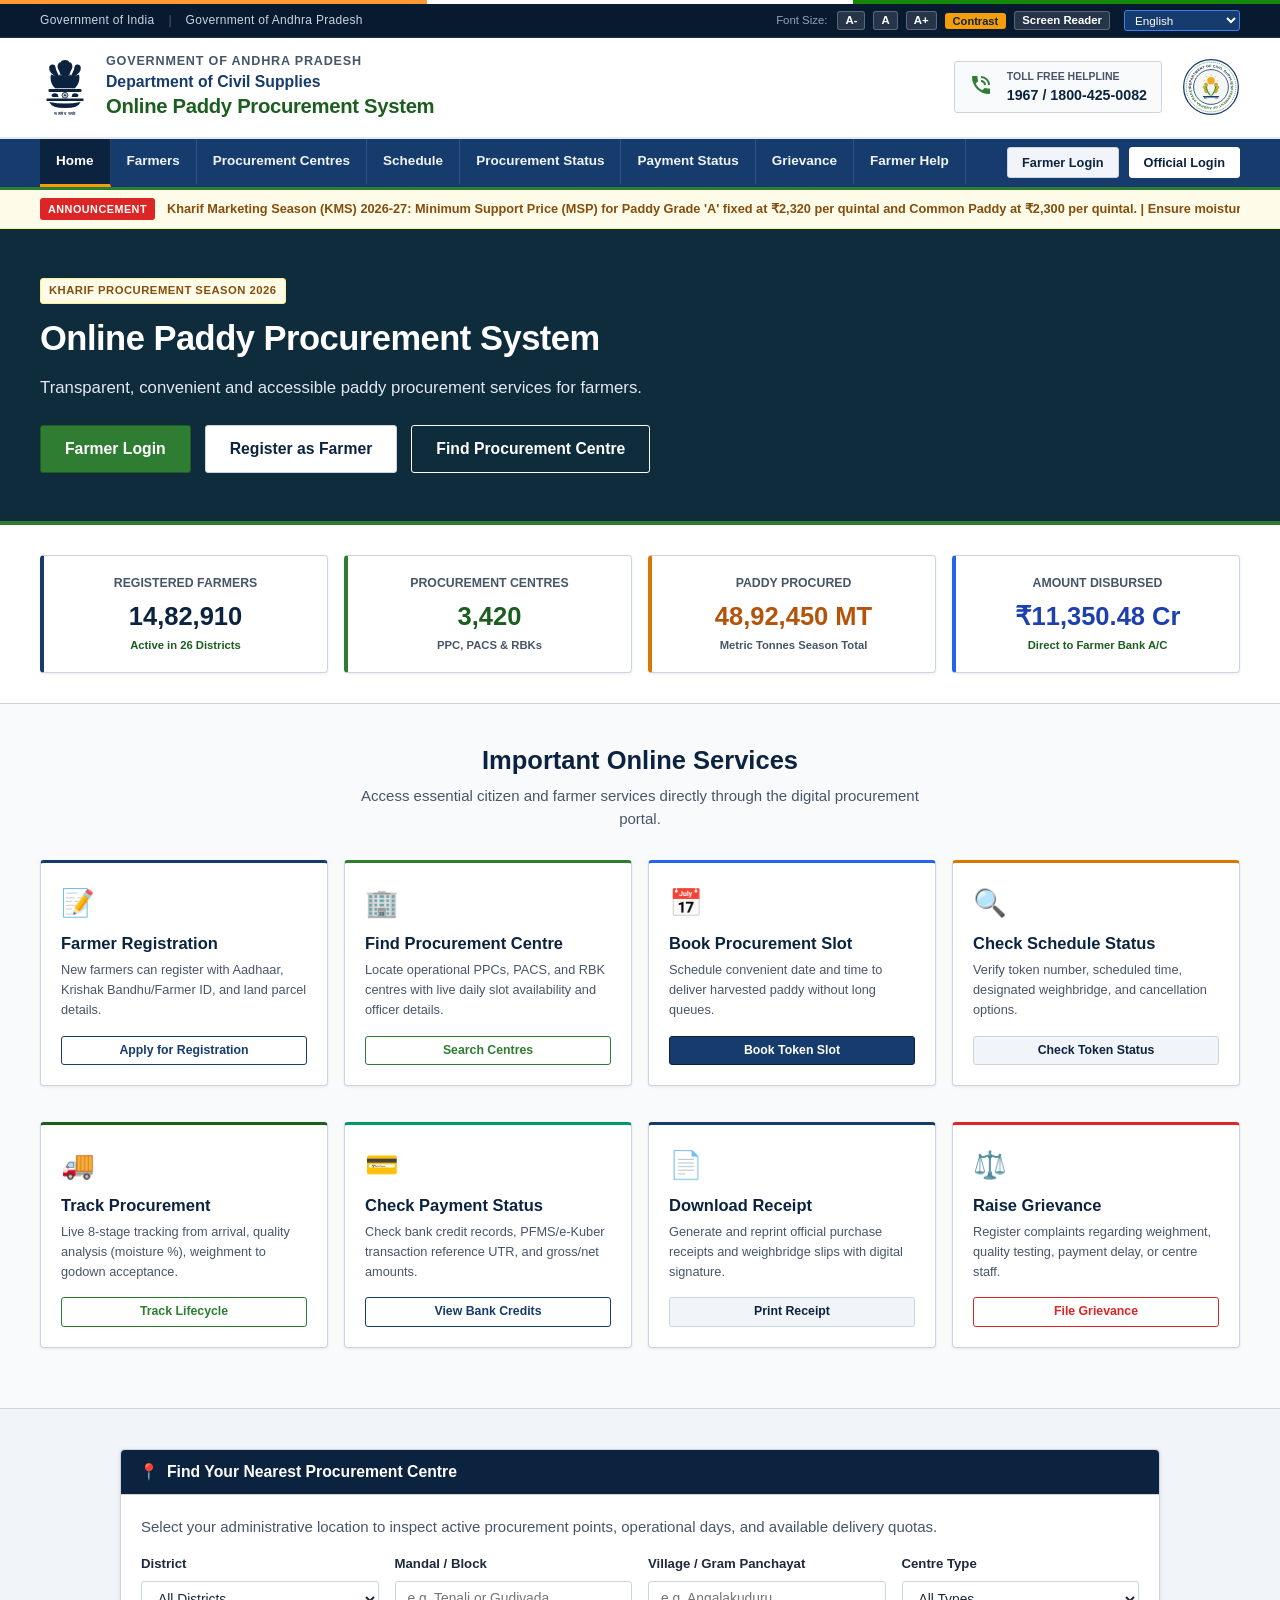
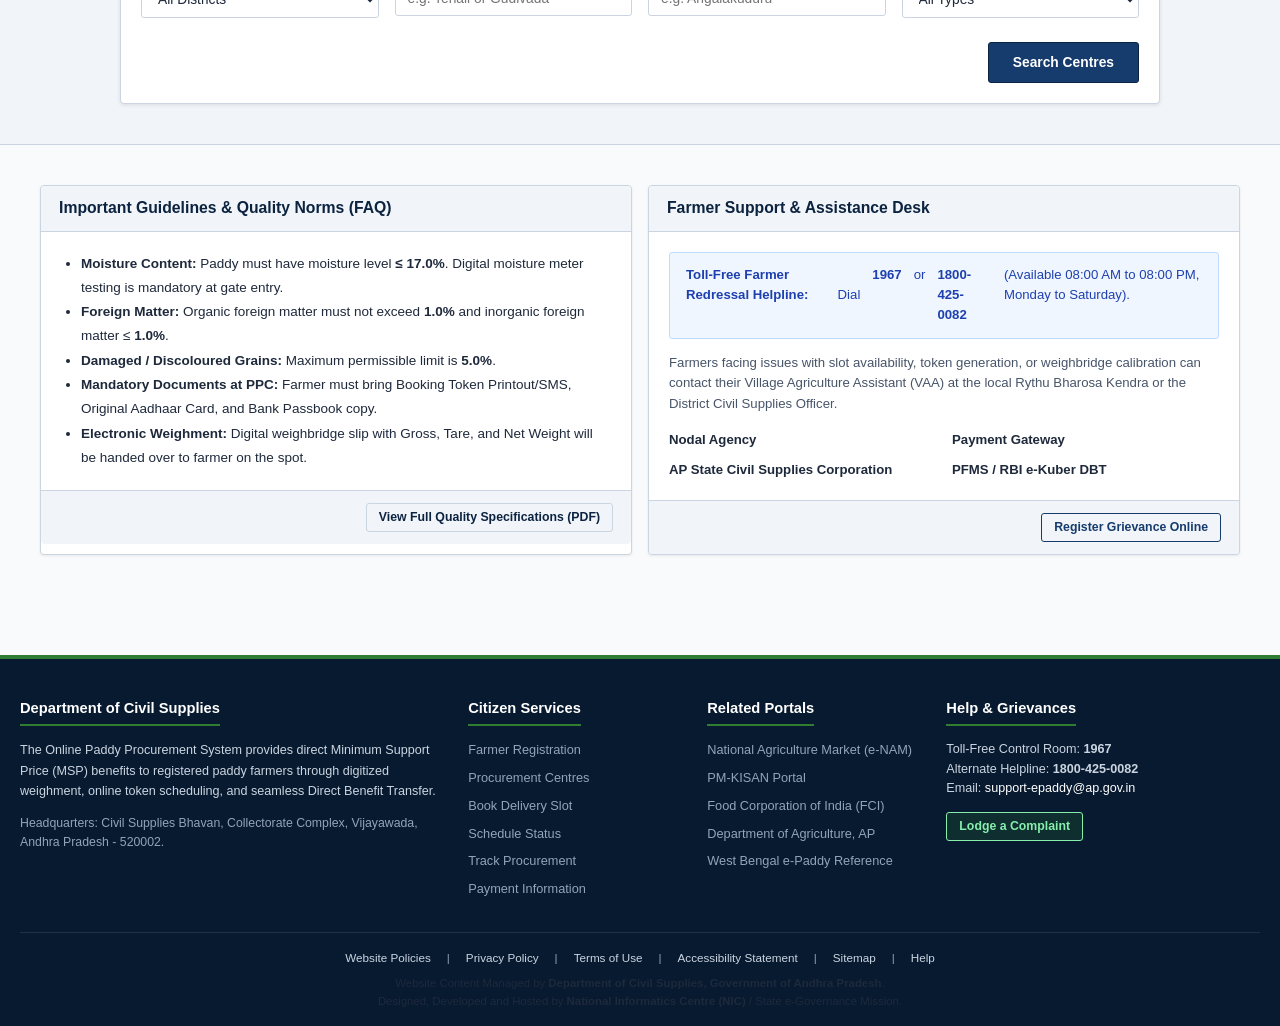
==== index.html @ 4c3aced7 "Initial commit" ====
<!DOCTYPE html>
<html lang="en">
<head>
  <meta charset="UTF-8">
  <meta name="viewport" content="width=device-width, initial-scale=1.0">
  <meta name="description" content="Online Paddy Procurement System - Department of Civil Supplies, Government of Andhra Pradesh. Direct MSP procurement, slot booking, and payment tracking for farmers.">
  <title>Online Paddy Procurement System | Department of Civil Supplies</title>
  <link rel="stylesheet" href="css/style.css">
  <link rel="stylesheet" href="css/government.css">
  <link rel="stylesheet" href="css/responsive.css">
</head>
<body>
  <!-- Accessible Skip Link -->
  <a href="#main-content" class="skip-to-content">Skip to Main Content</a>

  <!-- Top Tricolor Stripe -->
  <div class="gov-top-tricolor" aria-hidden="true"></div>

  <!-- Government Top Admin Strip -->
  <div class="gov-top-bar">
    <div class="container gov-top-bar-content">
      <div class="gov-entity-links">
        <span class="gov-entity-link" data-i18n="gov.india">Government of India</span>
        <span style="color: rgba(255,255,255,0.3);">|</span>
        <span class="gov-entity-link" data-i18n="gov.state">Government of Andhra Pradesh</span>
      </div>
      <div class="gov-accessibility-controls">
        <span style="color: #94a3b8; font-size: 0.76rem; margin-right: 2px;">Font Size:</span>
        <button type="button" id="btn-font-small" class="a11y-btn" aria-label="Decrease Text Size">A-</button>
        <button type="button" id="btn-font-normal" class="a11y-btn" aria-label="Reset Text Size">A</button>
        <button type="button" id="btn-font-large" class="a11y-btn" aria-label="Increase Text Size">A+</button>
        <button type="button" id="btn-contrast-toggle" class="contrast-toggle-btn" aria-label="Toggle High Contrast">Contrast</button>
        <button type="button" id="btn-screen-reader" class="a11y-btn" aria-label="Screen Reader Access">Screen Reader</button>
        <div class="lang-select-wrapper">
          <label for="header-lang-select" class="sr-only" style="position: absolute; left: -9999px;">Language</label>
          <select id="header-lang-select" class="lang-select" aria-label="Select Language">
            <option value="en">English</option>
            <option value="te">తెలుగు (Telugu)</option>
          </select>
        </div>
      </div>
    </div>
  </div>

  <!-- Department Branding Header -->
  <header class="gov-branding-header">
    <div class="container gov-branding-content">
      <a href="index.html" class="gov-branding-left">
        <img src="assets/images/national-emblem.svg" alt="National Emblem of India" class="gov-emblem-img">
        <div class="gov-title-group">
          <span class="gov-state-title" data-i18n="gov.state">Government of Andhra Pradesh</span>
          <span class="gov-dept-title" data-i18n="gov.dept">Department of Civil Supplies</span>
          <span class="gov-portal-title" data-i18n="gov.portal">Online Paddy Procurement System</span>
        </div>
      </a>
      <div class="gov-branding-right">
        <div class="gov-helpline-box">
          <div class="helpline-icon" aria-hidden="true">
            <svg viewBox="0 0 24 24" width="24" height="24" fill="currentColor">
              <path d="M20 15.5c-1.25 0-2.45-.2-3.57-.57a1.02 1.02 0 0 0-1.02.24l-2.2 2.2a15.045 15.045 0 0 1-6.59-6.59l2.2-2.21a.96.96 0 0 0 .25-1A11.36 11.36 0 0 1 8.5 4c0-.55-.45-1-1-1H4c-.55 0-1 .45-1 1 0 9.39 7.61 17 17 17 .55 0 1-.45 1-1v-3.5c0-.55-.45-1-1-1zM19 12h2a9 9 0 0 0-9-9v2c3.87 0 7 3.13 7 7zm-4 0h2a5 5 0 0 0-5-5v2c1.66 0 3 1.34 3 3z"/>
            </svg>
          </div>
          <div class="helpline-text">
            <span class="helpline-label" data-i18n="gov.helpline">Toll Free Helpline</span>
            <a href="tel:1967" class="helpline-number">1967 / 1800-425-0082</a>
          </div>
        </div>
        <img src="assets/images/state-logo.svg" alt="Civil Supplies Department Seal" class="gov-state-logo-img">
      </div>
    </div>
  </header>

  <!-- Main Navigation Bar -->
  <nav class="gov-nav-bar" aria-label="Main Navigation">
    <div class="container gov-nav-container">
      <button type="button" class="mobile-menu-toggle" aria-expanded="false" aria-controls="main-nav-menu" aria-label="Toggle Navigation Menu">
        ☰ Menu
      </button>
      <ul id="main-nav-menu" class="gov-nav-menu">
        <li class="gov-nav-item"><a href="index.html" class="gov-nav-link active" data-i18n="nav.home">Home</a></li>
        <li class="gov-nav-item"><a href="farmer-registration.html" class="gov-nav-link" data-i18n="nav.farmers">Farmers</a></li>
        <li class="gov-nav-item"><a href="procurement-centres.html" class="gov-nav-link" data-i18n="nav.centres">Procurement Centres</a></li>
        <li class="gov-nav-item"><a href="slot-booking.html" class="gov-nav-link" data-i18n="nav.schedule">Schedule</a></li>
        <li class="gov-nav-item"><a href="procurement-status.html" class="gov-nav-link" data-i18n="nav.procurementStatus">Procurement Status</a></li>
        <li class="gov-nav-item"><a href="payment-status.html" class="gov-nav-link" data-i18n="nav.paymentStatus">Payment Status</a></li>
        <li class="gov-nav-item"><a href="grievance.html" class="gov-nav-link" data-i18n="nav.grievance">Grievance</a></li>
        <li class="gov-nav-item"><a href="schedule-status.html" class="gov-nav-link" data-i18n="nav.help">Help</a></li>
      </ul>
      <div class="gov-nav-right-actions">
        <a href="farmer-login.html" class="btn btn-sm btn-secondary nav-login-btn" data-i18n="nav.farmerLogin">Farmer Login</a>
        <a href="admin-login.html" class="btn btn-sm btn-outline-navy nav-login-btn" style="background:#ffffff; color:#0c2340; border-color:#ffffff;" data-i18n="nav.officialLogin">Official Login</a>
      </div>
    </div>
  </nav>

  <!-- Notification / Announcement Marquee -->
  <div class="gov-notice-bar" role="region" aria-label="Official Announcements">
    <div class="container gov-notice-content">
      <span class="notice-badge">Announcement</span>
      <div class="notice-ticker">
        <span class="notice-ticker-text">
          Kharif Marketing Season (KMS) 2026-27: Minimum Support Price (MSP) for Paddy Grade 'A' fixed at ₹2,320 per quintal and Common Paddy at ₹2,300 per quintal. | Ensure moisture content is within 17% Fair Average Quality (FAQ) standards. | Direct Benefit Transfer (DBT) payments credited within 24-48 hours directly into Aadhaar-seeded bank accounts.
        </span>
      </div>
    </div>
  </div>

  <!-- Main Content Area -->
  <main id="main-content">
    <!-- Hero Section -->
    <section class="hero-section" style="background: linear-gradient(rgba(12,35,64,0.85), rgba(12,35,64,0.85)), #1b5e20; color: #ffffff; padding: 48px 0; border-bottom: 4px solid var(--agri-green-primary);">
      <div class="container">
        <div style="max-width: 820px;">
          <span class="badge badge-warning" style="margin-bottom: 12px;">Kharif Procurement Season 2026</span>
          <h1 style="color: #ffffff; font-size: 2.3rem; margin-bottom: 14px; letter-spacing: -0.5px;" data-i18n="hero.title">
            Online Paddy Procurement System
          </h1>
          <p style="color: #e2e8f0; font-size: 1.12rem; margin-bottom: 24px; line-height: 1.6;" data-i18n="hero.subtitle">
            Transparent, convenient and accessible paddy procurement services for farmers. Book your delivery slot at your nearest procurement centre and receive direct MSP payments in your bank account.
          </p>
          <div style="display: flex; gap: 14px; flex-wrap: wrap;">
            <a href="farmer-login.html" class="btn btn-lg btn-success" data-i18n="hero.btnLogin">
              Farmer Login
            </a>
            <a href="farmer-registration.html" class="btn btn-lg btn-secondary" style="background: #ffffff; color: var(--gov-navy-dark); font-weight: 700;" data-i18n="hero.btnRegister">
              Register as Farmer
            </a>
            <a href="procurement-centres.html" class="btn btn-lg btn-outline-navy" style="color: #ffffff; border-color: #ffffff;" data-i18n="hero.btnFindCentre">
              Find Procurement Centre
            </a>
          </div>
        </div>
      </div>
    </section>

    <!-- Public Procurement Counters / Statistics -->
    <section style="background: #ffffff; padding: 30px 0; border-bottom: 1px solid var(--border-color);">
      <div class="container">
        <div class="grid-4" style="text-align: center;">
          <div class="card" style="margin-bottom: 0; padding: 18px 10px; border-left: 4px solid var(--gov-navy-primary);">
            <div style="font-size: 0.82rem; font-weight: 700; color: var(--text-muted); text-transform: uppercase;" data-i18n="stat.farmers">Registered Farmers</div>
            <div style="font-size: 1.7rem; font-weight: 900; color: var(--gov-navy-dark); margin-top: 4px;">14,82,910</div>
            <div style="font-size: 0.75rem; color: var(--agri-green-dark); font-weight: 600;">Active in 26 Districts</div>
          </div>
          <div class="card" style="margin-bottom: 0; padding: 18px 10px; border-left: 4px solid var(--agri-green-primary);">
            <div style="font-size: 0.82rem; font-weight: 700; color: var(--text-muted); text-transform: uppercase;" data-i18n="stat.centres">Procurement Centres</div>
            <div style="font-size: 1.7rem; font-weight: 900; color: var(--agri-green-dark); margin-top: 4px;">3,420</div>
            <div style="font-size: 0.75rem; color: var(--text-muted); font-weight: 600;">PPC, PACS &amp; RBKs</div>
          </div>
          <div class="card" style="margin-bottom: 0; padding: 18px 10px; border-left: 4px solid #d97706;">
            <div style="font-size: 0.82rem; font-weight: 700; color: var(--text-muted); text-transform: uppercase;" data-i18n="stat.procured">Paddy Procured</div>
            <div style="font-size: 1.7rem; font-weight: 900; color: #b45309; margin-top: 4px;">48,92,450 MT</div>
            <div style="font-size: 0.75rem; color: var(--text-muted); font-weight: 600;">Metric Tonnes Season Total</div>
          </div>
          <div class="card" style="margin-bottom: 0; padding: 18px 10px; border-left: 4px solid #2563eb;">
            <div style="font-size: 0.82rem; font-weight: 700; color: var(--text-muted); text-transform: uppercase;" data-i18n="stat.paid">Amount Disbursed (DBT)</div>
            <div style="font-size: 1.7rem; font-weight: 900; color: #1e40af; margin-top: 4px;">₹11,350.48 Cr</div>
            <div style="font-size: 0.75rem; color: var(--agri-green-dark); font-weight: 600;">Direct to Farmer Bank A/C</div>
          </div>
        </div>
      </div>
    </section>

    <!-- Important Services Grid -->
    <section style="padding: 40px 0;">
      <div class="container">
        <div style="text-align: center; margin-bottom: 30px;">
          <h2 style="font-size: 1.7rem; margin-bottom: 6px;">Important Online Services</h2>
          <p class="text-muted" style="max-width: 600px; margin: 0 auto;">
            Access essential citizen and farmer services directly through the digital procurement portal.
          </p>
        </div>

        <div class="grid-4">
          <!-- 1. Registration -->
          <div class="card" style="border-top: 3px solid var(--gov-navy-primary);">
            <div class="card-body">
              <div style="font-size: 1.8rem; margin-bottom: 8px;">📝</div>
              <h3 style="font-size: 1.1rem; margin-bottom: 6px;" data-i18n="service.registration">Farmer Registration</h3>
              <p style="font-size: 0.85rem; color: var(--text-muted); margin-bottom: 16px;">
                New farmers can register with Aadhaar, Krishak Bandhu/Farmer ID, and land parcel details.
              </p>
              <a href="farmer-registration.html" class="btn btn-sm btn-outline-navy btn-block">Apply for Registration</a>
            </div>
          </div>

          <!-- 2. Centres -->
          <div class="card" style="border-top: 3px solid var(--agri-green-primary);">
            <div class="card-body">
              <div style="font-size: 1.8rem; margin-bottom: 8px;">🏢</div>
              <h3 style="font-size: 1.1rem; margin-bottom: 6px;" data-i18n="service.centres">Find Procurement Centre</h3>
              <p style="font-size: 0.85rem; color: var(--text-muted); margin-bottom: 16px;">
                Locate operational PPCs, PACS, and RBK centres with live daily slot availability and officer details.
              </p>
              <a href="procurement-centres.html" class="btn btn-sm btn-outline-green btn-block">Search Centres</a>
            </div>
          </div>

          <!-- 3. Slot Booking -->
          <div class="card" style="border-top: 3px solid #2563eb;">
            <div class="card-body">
              <div style="font-size: 1.8rem; margin-bottom: 8px;">📅</div>
              <h3 style="font-size: 1.1rem; margin-bottom: 6px;" data-i18n="service.booking">Book Procurement Slot</h3>
              <p style="font-size: 0.85rem; color: var(--text-muted); margin-bottom: 16px;">
                Schedule convenient date and time to deliver harvested paddy without long queues.
              </p>
              <a href="slot-booking.html" class="btn btn-sm btn-primary btn-block">Book Token Slot</a>
            </div>
          </div>

          <!-- 4. Schedule Status -->
          <div class="card" style="border-top: 3px solid #d97706;">
            <div class="card-body">
              <div style="font-size: 1.8rem; margin-bottom: 8px;">🔍</div>
              <h3 style="font-size: 1.1rem; margin-bottom: 6px;" data-i18n="service.schedule">Check Schedule Status</h3>
              <p style="font-size: 0.85rem; color: var(--text-muted); margin-bottom: 16px;">
                Verify token number, scheduled time, designated weighbridge, and cancellation options.
              </p>
              <a href="schedule-status.html" class="btn btn-sm btn-secondary btn-block">Check Token Status</a>
            </div>
          </div>

          <!-- 5. Track Procurement -->
          <div class="card" style="border-top: 3px solid var(--agri-green-dark);">
            <div class="card-body">
              <div style="font-size: 1.8rem; margin-bottom: 8px;">🚚</div>
              <h3 style="font-size: 1.1rem; margin-bottom: 6px;" data-i18n="service.tracking">Track Procurement</h3>
              <p style="font-size: 0.85rem; color: var(--text-muted); margin-bottom: 16px;">
                Live 8-stage tracking from arrival, quality analysis (moisture %), weighment to godown acceptance.
              </p>
              <a href="procurement-status.html" class="btn btn-sm btn-outline-green btn-block">Track Lifecycle</a>
            </div>
          </div>

          <!-- 6. Payment Status -->
          <div class="card" style="border-top: 3px solid #059669;">
            <div class="card-body">
              <div style="font-size: 1.8rem; margin-bottom: 8px;">💳</div>
              <h3 style="font-size: 1.1rem; margin-bottom: 6px;" data-i18n="service.payment">Check Payment Status</h3>
              <p style="font-size: 0.85rem; color: var(--text-muted); margin-bottom: 16px;">
                Check bank credit records, PFMS/e-Kuber transaction reference UTR, and gross/net amounts.
              </p>
              <a href="payment-status.html" class="btn btn-sm btn-outline-navy btn-block">View Bank Credits</a>
            </div>
          </div>

          <!-- 7. Download Receipt -->
          <div class="card" style="border-top: 3px solid var(--gov-navy-primary);">
            <div class="card-body">
              <div style="font-size: 1.8rem; margin-bottom: 8px;">📄</div>
              <h3 style="font-size: 1.1rem; margin-bottom: 6px;" data-i18n="service.receipt">Download Receipt</h3>
              <p style="font-size: 0.85rem; color: var(--text-muted); margin-bottom: 16px;">
                Generate and reprint official purchase receipts and weighbridge slips with digital signature.
              </p>
              <a href="receipt.html" class="btn btn-sm btn-secondary btn-block">Print Receipt</a>
            </div>
          </div>

          <!-- 8. Raise Grievance -->
          <div class="card" style="border-top: 3px solid #dc2626;">
            <div class="card-body">
              <div style="font-size: 1.8rem; margin-bottom: 8px;">⚖️</div>
              <h3 style="font-size: 1.1rem; margin-bottom: 6px;" data-i18n="service.grievance">Raise Grievance</h3>
              <p style="font-size: 0.85rem; color: var(--text-muted); margin-bottom: 16px;">
                Register complaints regarding weighment, quality testing, payment delay, or centre staff.
              </p>
              <a href="grievance.html" class="btn btn-sm btn-outline-navy btn-block" style="border-color: #dc2626; color: #dc2626;">File Grievance</a>
            </div>
          </div>
        </div>
      </div>
    </section>

    <!-- Find Nearest Procurement Centre Widget -->
    <section style="background: #f1f5f9; padding: 40px 0; border-top: 1px solid var(--border-color); border-bottom: 1px solid var(--border-color);">
      <div class="container">
        <div class="card" style="max-width: 1040px; margin: 0 auto; box-shadow: var(--shadow-card);">
          <div class="card-header" style="background: var(--gov-navy-dark); color: #ffffff;">
            <h3 style="color: #ffffff; display: flex; align-items: center; gap: 8px;">
              <span>📍</span> Find Your Nearest Procurement Centre
            </h3>
          </div>
          <div class="card-body">
            <p class="text-muted mb-2">
              Select your administrative location to inspect active procurement points, operational days, and available delivery quotas.
            </p>
            <form action="procurement-centres.html" method="GET">
              <div class="grid-4">
                <div class="form-group">
                  <label for="home-search-district" class="form-label">District</label>
                  <select id="home-search-district" name="district" class="form-control">
                    <option value="">All Districts</option>
                    <option value="Guntur">Guntur</option>
                    <option value="Krishna">Krishna</option>
                    <option value="West Godavari">West Godavari</option>
                    <option value="East Godavari">East Godavari</option>
                    <option value="Kurnool">Kurnool</option>
                  </select>
                </div>
                <div class="form-group">
                  <label for="home-search-mandal" class="form-label">Mandal / Block</label>
                  <input type="text" id="home-search-mandal" name="mandal" class="form-control" placeholder="e.g. Tenali or Gudivada">
                </div>
                <div class="form-group">
                  <label for="home-search-village" class="form-label">Village / Gram Panchayat</label>
                  <input type="text" id="home-search-village" name="village" class="form-control" placeholder="e.g. Angalakuduru">
                </div>
                <div class="form-group">
                  <label for="home-search-type" class="form-label">Centre Type</label>
                  <select id="home-search-type" name="type" class="form-control">
                    <option value="">All Types</option>
                    <option value="PPC">Paddy Procurement Centre (PPC)</option>
                    <option value="PACS">PACS Society Centre</option>
                    <option value="RBK">Rythu Bharosa Kendra (RBK)</option>
                    <option value="DCMS">DCMS Godown</option>
                  </select>
                </div>
              </div>
              <div class="text-right mt-1">
                <button type="submit" class="btn btn-primary" style="padding: 10px 24px;">
                  Search Centres
                </button>
              </div>
            </form>
          </div>
        </div>
      </div>
    </section>

    <!-- Important Guidelines & FAQs Section -->
    <section style="padding: 40px 0;">
      <div class="container">
        <div class="grid-2">
          <!-- Left Column: Important Notices -->
          <div class="card">
            <div class="card-header">
              <h3>Important Guidelines &amp; Quality Norms (FAQ)</h3>
            </div>
            <div class="card-body">
              <ul style="padding-left: 20px; line-height: 1.8; font-size: 0.9rem; color: var(--text-dark);">
                <li><strong>Moisture Content:</strong> Paddy must have moisture level <strong>&le; 17.0%</strong>. Digital moisture meter testing is mandatory at gate entry.</li>
                <li><strong>Foreign Matter:</strong> Organic foreign matter must not exceed <strong>1.0%</strong> and inorganic foreign matter &le; <strong>1.0%</strong>.</li>
                <li><strong>Damaged / Discoloured Grains:</strong> Maximum permissible limit is <strong>5.0%</strong>.</li>
                <li><strong>Mandatory Documents at PPC:</strong> Farmer must bring Booking Token Printout/SMS, Original Aadhaar Card, and Bank Passbook copy.</li>
                <li><strong>Electronic Weighment:</strong> Digital weighbridge slip with Gross, Tare, and Net Weight will be handed over to farmer on the spot.</li>
              </ul>
            </div>
            <div class="card-footer">
              <a href="https://civilsupplies.ap.gov.in" target="_blank" rel="noopener" class="btn btn-sm btn-secondary">
                View Full Quality Specifications (PDF)
              </a>
            </div>
          </div>

          <!-- Right Column: Farmer Helpline & Support -->
          <div class="card">
            <div class="card-header">
              <h3>Farmer Support &amp; Assistance Desk</h3>
            </div>
            <div class="card-body">
              <div class="alert alert-info" style="margin-bottom: 14px;">
                <strong>Toll-Free Farmer Redressal Helpline:</strong><br>
                Dial <strong>1967</strong> or <strong>1800-425-0082</strong> (Available 08:00 AM to 08:00 PM, Monday to Saturday).
              </div>
              <p style="font-size: 0.88rem; color: var(--text-muted); margin-bottom: 12px;">
                Farmers facing issues with slot availability, token generation, or weighbridge calibration can contact their Village Agriculture Assistant (VAA) at the local Rythu Bharosa Kendra or the District Civil Supplies Officer.
              </p>
              <div class="grid-2 mt-2">
                <div>
                  <span class="form-label">Nodal Agency</span>
                  <strong style="font-size: 0.88rem;">AP State Civil Supplies Corporation</strong>
                </div>
                <div>
                  <span class="form-label">Payment Gateway</span>
                  <strong style="font-size: 0.88rem;">PFMS / RBI e-Kuber DBT</strong>
                </div>
              </div>
            </div>
            <div class="card-footer">
              <a href="grievance.html" class="btn btn-sm btn-outline-navy">
                Register Grievance Online
              </a>
            </div>
          </div>
        </div>
      </div>
    </section>
  </main>

  <!-- Official Government Footer -->
  <footer class="gov-footer">
    <div class="container gov-footer-main">
      <div class="gov-footer-grid">
        <!-- Col 1: Department Info -->
        <div class="footer-col">
          <h4>Department of Civil Supplies</h4>
          <p style="font-size: 0.84rem; color: #cbd5e1; line-height: 1.6;">
            The Online Paddy Procurement System provides direct Minimum Support Price (MSP) benefits to registered paddy farmers through digitized weighment, online token scheduling, and seamless Direct Benefit Transfer.
          </p>
          <p style="font-size: 0.82rem; color: #94a3b8; margin-top: 10px;">
            Headquarters: Civil Supplies Bhavan, Collectorate Complex, Vijayawada, Andhra Pradesh - 520002.
          </p>
        </div>

        <!-- Col 2: Citizen Services -->
        <div class="footer-col">
          <h4>Citizen Services</h4>
          <ul class="footer-links">
            <li><a href="farmer-registration.html">Farmer Registration</a></li>
            <li><a href="procurement-centres.html">Procurement Centres</a></li>
            <li><a href="slot-booking.html">Book Delivery Slot</a></li>
            <li><a href="schedule-status.html">Schedule Status</a></li>
            <li><a href="procurement-status.html">Track Procurement</a></li>
            <li><a href="payment-status.html">Payment Information</a></li>
          </ul>
        </div>

        <!-- Col 3: Related Portals -->
        <div class="footer-col">
          <h4>Related Portals</h4>
          <ul class="footer-links">
            <li><a href="https://enam.gov.in" target="_blank" rel="noopener">National Agriculture Market (e-NAM)</a></li>
            <li><a href="https://pmkisan.gov.in" target="_blank" rel="noopener">PM-KISAN Portal</a></li>
            <li><a href="https://fci.gov.in" target="_blank" rel="noopener">Food Corporation of India (FCI)</a></li>
            <li><a href="https://apagrisnet.gov.in" target="_blank" rel="noopener">Department of Agriculture, AP</a></li>
            <li><a href="https://epaddy.wb.gov.in" target="_blank" rel="noopener">West Bengal e-Paddy Reference</a></li>
          </ul>
        </div>

        <!-- Col 4: Grievance & Helpdesk -->
        <div class="footer-col">
          <h4>Help &amp; Grievances</h4>
          <p style="font-size: 0.84rem; color: #cbd5e1;">
            Toll-Free Control Room: <strong>1967</strong><br>
            Alternate Helpline: <strong>1800-425-0082</strong><br>
            Email: <span style="color:#ffffff;">support-epaddy@ap.gov.in</span>
          </p>
          <div style="margin-top: 12px;">
            <a href="grievance.html" class="btn btn-sm btn-outline-green" style="background: rgba(46,125,50,0.2); color: #86efac; border-color: #86efac;">
              Lodge a Complaint
            </a>
          </div>
        </div>
      </div>
    </div>

    <div class="container gov-footer-bottom">
      <div class="gov-footer-bottom-links">
        <a href="#!">Website Policies</a>
        <span>|</span>
        <a href="#!">Privacy Policy</a>
        <span>|</span>
        <a href="#!">Terms of Use</a>
        <span>|</span>
        <a href="#!">Accessibility Statement</a>
        <span>|</span>
        <a href="#!">Sitemap</a>
        <span>|</span>
        <a href="#!">Help</a>
      </div>
      <p style="margin: 0; font-size: 0.76rem;">
        Website Content Managed by <strong>Department of Civil Supplies, Government of Andhra Pradesh</strong>.<br>
        Designed, Developed and Hosted by <strong>National Informatics Centre (NIC)</strong> / State e-Governance Mission.
      </p>
    </div>
  </footer>

  <!-- Scripts -->
  <script src="js/language.js"></script>
  <script src="js/main.js"></script>
</body>
</html>
---- css/style.css ----
/* ==========================================================================
   e-Paddy Portal: Core Style System
   Technology: Pure Vanilla CSS3 (No Frameworks, No Tailwind, No Bootstrap)
   ========================================================================== */

:root {
  /* Government Palette */
  --gov-navy-dark: #0c2340;
  --gov-navy-primary: #163b6d;
  --gov-navy-light: #1e4b8a;
  --gov-blue-subtle: #ebf3fa;
  --gov-blue-border: #cbd5e1;

  /* Agriculture Green */
  --agri-green-dark: #1b5e20;
  --agri-green-primary: #2e7d32;
  --agri-green-light: #388e3c;
  --agri-green-subtle: #f0fdf4;
  --agri-green-border: #bbf7d0;

  /* Neutrals & Backgrounds */
  --bg-main: #f8fafc;
  --bg-card: #ffffff;
  --bg-alt: #f1f5f9;
  --text-dark: #1e293b;
  --text-muted: #475569;
  --text-light: #64748b;
  --border-color: #cbd5e1;
  --border-light: #e2e8f0;

  /* Semantic Alerts */
  --state-warning-bg: #fefce8;
  --state-warning-text: #854d0e;
  --state-warning-border: #fef08a;

  --state-danger-bg: #fef2f2;
  --state-danger-text: #991b1b;
  --state-danger-border: #fecaca;

  --state-info-bg: #eff6ff;
  --state-info-text: #1e40af;
  --state-info-border: #bfdbfe;

  --state-success-bg: #f0fdf4;
  --state-success-text: #166534;
  --state-success-border: #bbf7d0;

  /* Typography & Sizing */
  --font-sans: 'Segoe UI', -apple-system, BlinkMacSystemFont, 'Noto Sans', Roboto, Arial, sans-serif;
  --font-telugu: 'Gautami', 'Suranna', 'Noto Sans Telugu', 'Segoe UI', sans-serif;
  --font-mono: 'Consolas', 'Courier New', monospace;
  --base-font-size: 15px;
  --line-height: 1.55;

  /* Spacing */
  --container-max-width: 1240px;
  --radius-sm: 3px;
  --radius-md: 4px;
  --radius-lg: 6px;
  --shadow-subtle: 0 1px 3px rgba(0, 0, 0, 0.08);
  --shadow-card: 0 1px 4px rgba(0, 0, 0, 0.1);
  --shadow-modal: 0 8px 24px rgba(0, 0, 0, 0.2);
}

/* Reset & Universal Box Sizing */
*, *::before, *::after {
  box-sizing: border-box;
  margin: 0;
  padding: 0;
}

html {
  font-size: var(--base-font-size);
  scroll-behavior: smooth;
}

body {
  font-family: var(--font-sans);
  color: var(--text-dark);
  background-color: var(--bg-main);
  line-height: var(--line-height);
  -webkit-font-smoothing: antialiased;
  -moz-osx-font-smoothing: grayscale;
  min-height: 100vh;
  display: flex;
  flex-direction: column;
}

/* Skip link for keyboard accessibility */
.skip-to-content {
  position: absolute;
  top: -60px;
  left: 10px;
  background: #000000;
  color: #ffffff;
  padding: 10px 16px;
  font-weight: 700;
  z-index: 99999;
  text-decoration: none;
  border-radius: var(--radius-sm);
  transition: top 0.2s ease;
}

.skip-to-content:focus {
  top: 10px;
  outline: 3px solid #ffbf47;
}

/* Main Layout Wrapper */
main {
  flex: 1;
}

.container {
  width: 100%;
  max-width: var(--container-max-width);
  margin-left: auto;
  margin-right: auto;
  padding-left: 20px;
  padding-right: 20px;
}

/* Typography Standards */
h1, h2, h3, h4, h5, h6 {
  color: var(--gov-navy-dark);
  font-weight: 700;
  line-height: 1.3;
  margin-bottom: 0.5rem;
}

h1 { font-size: 1.9rem; }
h2 { font-size: 1.5rem; }
h3 { font-size: 1.25rem; }
h4 { font-size: 1.1rem; }
h5 { font-size: 0.95rem; }

p {
  margin-bottom: 0.85rem;
  color: var(--text-dark);
}

a {
  color: var(--gov-navy-primary);
  text-decoration: underline;
  text-underline-offset: 3px;
  transition: color 0.15s ease;
}

a:hover {
  color: var(--agri-green-dark);
}

a:focus-visible, button:focus-visible, input:focus-visible, select:focus-visible, textarea:focus-visible {
  outline: 2px solid #2563eb;
  outline-offset: 2px;
}

/* Breadcrumbs */
.breadcrumb-wrapper {
  background-color: #f1f5f9;
  border-bottom: 1px solid var(--border-color);
  padding: 8px 0;
  font-size: 0.85rem;
}

.breadcrumbs {
  display: flex;
  flex-wrap: wrap;
  align-items: center;
  list-style: none;
  gap: 8px;
}

.breadcrumbs li {
  display: flex;
  align-items: center;
  color: var(--text-muted);
}

.breadcrumbs li:not(:last-child)::after {
  content: "›";
  margin-left: 8px;
  font-weight: bold;
  color: var(--text-light);
}

.breadcrumbs a {
  color: var(--gov-navy-primary);
  text-decoration: none;
}

.breadcrumbs a:hover {
  text-decoration: underline;
}

.breadcrumbs .current {
  font-weight: 600;
  color: var(--text-dark);
}

/* Buttons (Formal Rectangular Government Styling) */
.btn {
  display: inline-flex;
  align-items: center;
  justify-content: center;
  gap: 8px;
  padding: 8px 18px;
  font-size: 0.92rem;
  font-weight: 600;
  font-family: inherit;
  border: 1px solid transparent;
  border-radius: var(--radius-sm);
  cursor: pointer;
  text-decoration: none;
  transition: background-color 0.15s ease, border-color 0.15s ease, color 0.15s ease;
  line-height: 1.4;
  white-space: nowrap;
}

.btn-primary {
  background-color: var(--gov-navy-primary);
  color: #ffffff;
  border-color: var(--gov-navy-dark);
}

.btn-primary:hover {
  background-color: var(--gov-navy-dark);
  color: #ffffff;
}

.btn-success {
  background-color: var(--agri-green-primary);
  color: #ffffff;
  border-color: var(--agri-green-dark);
}

.btn-success:hover {
  background-color: var(--agri-green-dark);
  color: #ffffff;
}

.btn-secondary {
  background-color: #f1f5f9;
  color: var(--gov-navy-dark);
  border-color: var(--border-color);
}

.btn-secondary:hover {
  background-color: #e2e8f0;
  border-color: #94a3b8;
}

.btn-outline-navy {
  background-color: transparent;
  color: var(--gov-navy-primary);
  border-color: var(--gov-navy-primary);
}

.btn-outline-navy:hover {
  background-color: var(--gov-navy-primary);
  color: #ffffff;
}

.btn-outline-green {
  background-color: transparent;
  color: var(--agri-green-primary);
  border-color: var(--agri-green-primary);
}

.btn-outline-green:hover {
  background-color: var(--agri-green-primary);
  color: #ffffff;
}

.btn-danger {
  background-color: #dc2626;
  color: #ffffff;
  border-color: #b91c1c;
}

.btn-danger:hover {
  background-color: #b91c1c;
}

.btn-sm {
  padding: 5px 12px;
  font-size: 0.82rem;
}

.btn-lg {
  padding: 12px 24px;
  font-size: 1.05rem;
}

.btn-block {
  display: flex;
  width: 100%;
}

.btn:disabled {
  opacity: 0.6;
  cursor: not-allowed;
  pointer-events: none;
}

/* Cards & Containers */
.card {
  background-color: var(--bg-card);
  border: 1px solid var(--border-color);
  border-radius: var(--radius-md);
  box-shadow: var(--shadow-subtle);
  margin-bottom: 20px;
}

.card-header {
  background-color: var(--bg-alt);
  padding: 12px 18px;
  border-bottom: 1px solid var(--border-color);
  display: flex;
  align-items: center;
  justify-content: space-between;
  border-top-left-radius: var(--radius-md);
  border-top-right-radius: var(--radius-md);
}

.card-header h2,
.card-header h3,
.card-header h4 {
  margin: 0;
  font-size: 1.05rem;
  font-weight: 700;
  color: var(--gov-navy-dark);
}

.card-body {
  padding: 20px;
}

.card-footer {
  background-color: var(--bg-alt);
  padding: 12px 18px;
  border-top: 1px solid var(--border-color);
  display: flex;
  align-items: center;
  justify-content: flex-end;
  gap: 10px;
  border-bottom-left-radius: var(--radius-md);
  border-bottom-right-radius: var(--radius-md);
}

/* Forms & Structured Input Fields */
.form-group {
  margin-bottom: 16px;
}

.form-label {
  display: block;
  font-size: 0.88rem;
  font-weight: 600;
  color: var(--text-dark);
  margin-bottom: 6px;
}

.form-label .required {
  color: #dc2626;
  margin-left: 2px;
}

.form-control {
  width: 100%;
  padding: 9px 12px;
  font-size: 0.92rem;
  font-family: inherit;
  color: var(--text-dark);
  background-color: #ffffff;
  border: 1px solid var(--border-color);
  border-radius: var(--radius-sm);
  transition: border-color 0.15s ease, box-shadow 0.15s ease;
}

.form-control:focus {
  border-color: var(--gov-navy-primary);
  outline: none;
  box-shadow: 0 0 0 2px rgba(22, 59, 109, 0.15);
}

.form-control:disabled, .form-control[readonly] {
  background-color: #f1f5f9;
  cursor: not-allowed;
  color: #64748b;
}

select.form-control {
  appearance: auto;
  cursor: pointer;
}

textarea.form-control {
  resize: vertical;
  min-height: 85px;
}

.form-hint {
  display: block;
  font-size: 0.78rem;
  color: var(--text-muted);
  margin-top: 4px;
}

.form-error {
  display: none;
  font-size: 0.78rem;
  color: #dc2626;
  margin-top: 4px;
  font-weight: 500;
}

.has-error .form-control {
  border-color: #dc2626;
  background-color: #fffafb;
}

.has-error .form-error {
  display: block;
}

.form-check {
  display: flex;
  align-items: flex-start;
  gap: 8px;
  margin-bottom: 12px;
}

.form-check-input {
  margin-top: 3px;
  cursor: pointer;
  width: 16px;
  height: 16px;
}

.form-check-label {
  font-size: 0.88rem;
  color: var(--text-dark);
  cursor: pointer;
}

/* Grids */
.grid-2 {
  display: grid;
  grid-template-columns: repeat(2, 1fr);
  gap: 16px;
}

.grid-3 {
  display: grid;
  grid-template-columns: repeat(3, 1fr);
  gap: 16px;
}

.grid-4 {
  display: grid;
  grid-template-columns: repeat(4, 1fr);
  gap: 16px;
}

/* Status Badges */
.badge {
  display: inline-flex;
  align-items: center;
  gap: 5px;
  padding: 3px 8px;
  font-size: 0.75rem;
  font-weight: 700;
  text-transform: uppercase;
  letter-spacing: 0.5px;
  border-radius: var(--radius-sm);
  border: 1px solid transparent;
}

.badge-success {
  background-color: var(--state-success-bg);
  color: var(--state-success-text);
  border-color: var(--state-success-border);
}

.badge-warning {
  background-color: var(--state-warning-bg);
  color: var(--state-warning-text);
  border-color: var(--state-warning-border);
}

.badge-info {
  background-color: var(--state-info-bg);
  color: var(--state-info-text);
  border-color: var(--state-info-border);
}

.badge-danger {
  background-color: var(--state-danger-bg);
  color: var(--state-danger-text);
  border-color: var(--state-danger-border);
}

.badge-neutral {
  background-color: #f1f5f9;
  color: #475569;
  border-color: #cbd5e1;
}

/* Informational Alert Banners */
.alert {
  padding: 12px 16px;
  border-radius: var(--radius-sm);
  border: 1px solid transparent;
  font-size: 0.88rem;
  margin-bottom: 16px;
  display: flex;
  align-items: flex-start;
  gap: 12px;
}

.alert-icon {
  flex-shrink: 0;
  width: 20px;
  height: 20px;
}

.alert-warning {
  background-color: var(--state-warning-bg);
  border-color: var(--state-warning-border);
  color: var(--state-warning-text);
}

.alert-info {
  background-color: var(--state-info-bg);
  border-color: var(--state-info-border);
  color: var(--state-info-text);
}

.alert-success {
  background-color: var(--state-success-bg);
  border-color: var(--state-success-border);
  color: var(--state-success-text);
}

.alert-danger {
  background-color: var(--state-danger-bg);
  border-color: var(--state-danger-border);
  color: var(--state-danger-text);
}

/* Modals */
.modal-backdrop {
  position: fixed;
  top: 0;
  left: 0;
  width: 100%;
  height: 100%;
  background-color: rgba(12, 35, 64, 0.6);
  display: none;
  align-items: center;
  justify-content: center;
  z-index: 10000;
  padding: 15px;
}

.modal-backdrop.active {
  display: flex;
}

.modal-dialog {
  background-color: #ffffff;
  border: 1px solid var(--border-color);
  border-radius: var(--radius-md);
  box-shadow: var(--shadow-modal);
  width: 100%;
  max-width: 540px;
  max-height: 90vh;
  overflow-y: auto;
  position: relative;
}

.modal-header {
  background-color: var(--gov-navy-dark);
  color: #ffffff;
  padding: 14px 20px;
  display: flex;
  align-items: center;
  justify-content: space-between;
}

.modal-header h3 {
  color: #ffffff;
  margin: 0;
  font-size: 1.15rem;
}

.modal-close {
  background: transparent;
  border: none;
  color: #ffffff;
  font-size: 1.4rem;
  line-height: 1;
  cursor: pointer;
  opacity: 0.85;
}

.modal-close:hover {
  opacity: 1;
}

.modal-body {
  padding: 20px;
}

.modal-footer {
  background-color: var(--bg-alt);
  border-top: 1px solid var(--border-color);
  padding: 12px 20px;
  display: flex;
  justify-content: flex-end;
  gap: 10px;
}

/* Toast System */
#toast-container {
  position: fixed;
  bottom: 24px;
  right: 24px;
  z-index: 10001;
  display: flex;
  flex-direction: column;
  gap: 10px;
  pointer-events: none;
}

.toast {
  min-width: 280px;
  max-width: 400px;
  padding: 12px 16px;
  border-radius: var(--radius-sm);
  background: #ffffff;
  border-left: 4px solid var(--gov-navy-primary);
  box-shadow: 0 4px 12px rgba(0, 0, 0, 0.15);
  font-size: 0.88rem;
  pointer-events: auto;
  animation: slideInToast 0.25s ease-out;
}

.toast.toast-success { border-left-color: var(--agri-green-primary); }
.toast.toast-danger { border-left-color: #dc2626; }
.toast.toast-warning { border-left-color: #d97706; }

@keyframes slideInToast {
  from { transform: translateX(100%); opacity: 0; }
  to { transform: translateX(0); opacity: 1; }
}

/* Helper Utilities */
.text-center { text-align: center; }
.text-right { text-align: right; }
.text-bold { font-weight: 700; }
.text-muted { color: var(--text-muted); }
.text-green { color: var(--agri-green-primary); }
.text-navy { color: var(--gov-navy-primary); }
.mt-1 { margin-top: 8px; }
.mt-2 { margin-top: 16px; }
.mt-3 { margin-top: 24px; }
.mb-1 { margin-bottom: 8px; }
.mb-2 { margin-bottom: 16px; }
.mb-3 { margin-bottom: 24px; }
.d-flex { display: flex; }
.align-center { align-items: center; }
.justify-between { justify-content: space-between; }
.gap-2 { gap: 16px; }
---- css/government.css ----
/* ==========================================================================
   e-Paddy Portal: Government Aesthetic & Departmental Components
   Official Indian Government Styling System
   ========================================================================== */

/* 1. National Tricolor Strip */
.gov-top-tricolor {
  height: 4px;
  width: 100%;
  background: linear-gradient(to right, #ff9933 33.33%, #ffffff 33.33%, #ffffff 66.66%, #138808 66.66%);
}

/* 2. Top Government Administration Strip */
.gov-top-bar {
  background-color: #081a30;
  color: #e2e8f0;
  font-size: 0.8rem;
  padding: 6px 0;
  border-bottom: 1px solid rgba(255, 255, 255, 0.1);
}

.gov-top-bar-content {
  display: flex;
  align-items: center;
  justify-content: space-between;
  flex-wrap: wrap;
  gap: 10px;
}

.gov-entity-links {
  display: flex;
  align-items: center;
  gap: 14px;
}

.gov-entity-link {
  color: #cbd5e1;
  text-decoration: none;
  font-weight: 500;
  letter-spacing: 0.3px;
}

.gov-entity-link:hover {
  color: #ffffff;
  text-decoration: underline;
}

.gov-accessibility-controls {
  display: flex;
  align-items: center;
  gap: 8px;
}

.a11y-btn {
  background: rgba(255, 255, 255, 0.12);
  border: 1px solid rgba(255, 255, 255, 0.25);
  color: #ffffff;
  padding: 2px 7px;
  font-size: 0.76rem;
  font-weight: 700;
  border-radius: var(--radius-sm);
  cursor: pointer;
  line-height: 1.2;
}

.a11y-btn:hover {
  background: rgba(255, 255, 255, 0.25);
}

.a11y-btn:focus-visible {
  outline: 2px solid #ffbf47;
}

.contrast-toggle-btn {
  background: #f59e0b;
  color: #0c2340;
  border: none;
  padding: 2px 8px;
  font-size: 0.74rem;
  font-weight: 700;
  border-radius: var(--radius-sm);
  cursor: pointer;
}

.lang-select-wrapper {
  display: flex;
  align-items: center;
  gap: 5px;
  margin-left: 6px;
}

.lang-select {
  background: #163b6d;
  color: #ffffff;
  border: 1px solid #3b82f6;
  padding: 2px 6px;
  font-size: 0.78rem;
  border-radius: var(--radius-sm);
  cursor: pointer;
}

/* 3. Main Department Branding Header */
.gov-branding-header {
  background-color: #ffffff;
  padding: 14px 0;
  border-bottom: 2px solid #e2e8f0;
}

.gov-branding-content {
  display: flex;
  align-items: center;
  justify-content: space-between;
  gap: 20px;
}

.gov-branding-left {
  display: flex;
  align-items: center;
  gap: 16px;
  text-decoration: none;
}

.gov-emblem-img {
  width: 50px;
  height: 62px;
  flex-shrink: 0;
}

.gov-title-group {
  display: flex;
  flex-direction: column;
}

.gov-state-title {
  font-size: 0.84rem;
  font-weight: 700;
  color: var(--text-muted);
  text-transform: uppercase;
  letter-spacing: 0.8px;
}

.gov-dept-title {
  font-size: 1.05rem;
  font-weight: 800;
  color: var(--gov-navy-primary);
  line-height: 1.25;
}

.gov-portal-title {
  font-size: 1.35rem;
  font-weight: 900;
  color: var(--agri-green-dark);
  letter-spacing: -0.3px;
}

.gov-branding-right {
  display: flex;
  align-items: center;
  gap: 20px;
}

.gov-helpline-box {
  display: flex;
  align-items: center;
  gap: 10px;
  background: #f8fafc;
  border: 1px solid var(--border-color);
  padding: 6px 14px;
  border-radius: var(--radius-sm);
}

.helpline-icon {
  width: 28px;
  height: 28px;
  color: var(--agri-green-primary);
}

.helpline-text {
  display: flex;
  flex-direction: column;
}

.helpline-label {
  font-size: 0.7rem;
  font-weight: 700;
  color: var(--text-muted);
  text-transform: uppercase;
}

.helpline-number {
  font-size: 0.95rem;
  font-weight: 800;
  color: var(--gov-navy-dark);
  text-decoration: none;
}

.gov-state-logo-img {
  width: 58px;
  height: 58px;
  flex-shrink: 0;
}

/* 4. Main Navigation Bar */
.gov-nav-bar {
  background-color: var(--gov-navy-primary);
  color: #ffffff;
  border-bottom: 3px solid var(--agri-green-primary);
}

.gov-nav-container {
  display: flex;
  align-items: center;
  justify-content: space-between;
}

.gov-nav-menu {
  display: flex;
  list-style: none;
  margin: 0;
  padding: 0;
  flex-wrap: wrap;
}

.gov-nav-item {
  position: relative;
}

.gov-nav-link {
  display: flex;
  align-items: center;
  gap: 6px;
  padding: 12px 16px;
  color: #f1f5f9;
  text-decoration: none;
  font-weight: 600;
  font-size: 0.9rem;
  border-right: 1px solid rgba(255, 255, 255, 0.12);
  transition: background-color 0.15s ease;
  white-space: nowrap;
}

.gov-nav-link:hover,
.gov-nav-link.active {
  background-color: var(--gov-navy-dark);
  color: #ffffff;
  text-decoration: none;
}

.gov-nav-link.active {
  border-bottom: 3px solid #f59e0b;
}

.gov-nav-right-actions {
  display: flex;
  align-items: center;
  gap: 10px;
  padding: 6px 0;
}

.nav-login-btn {
  padding: 6px 14px;
  font-size: 0.85rem;
  font-weight: 700;
}

.mobile-menu-toggle {
  display: none;
  background: transparent;
  border: 1px solid rgba(255, 255, 255, 0.4);
  color: #ffffff;
  padding: 6px 10px;
  font-size: 1.2rem;
  border-radius: var(--radius-sm);
  cursor: pointer;
}

/* 5. Notification Bar / Notice Ticker */
.gov-notice-bar {
  background-color: #fefce8;
  border-bottom: 1px solid #fef08a;
  padding: 8px 0;
  font-size: 0.85rem;
}

.gov-notice-content {
  display: flex;
  align-items: center;
  gap: 12px;
}

.notice-badge {
  background-color: #dc2626;
  color: #ffffff;
  font-size: 0.72rem;
  font-weight: 800;
  padding: 3px 8px;
  border-radius: var(--radius-sm);
  text-transform: uppercase;
  flex-shrink: 0;
  letter-spacing: 0.5px;
}

.notice-ticker {
  flex: 1;
  overflow: hidden;
  white-space: nowrap;
}

.notice-ticker-text {
  display: inline-block;
  color: #854d0e;
  font-weight: 600;
  animation: marquee 28s linear infinite;
}

.notice-ticker:hover .notice-ticker-text {
  animation-play-state: paused;
}

@keyframes marquee {
  0% { transform: translateX(100%); }
  100% { transform: translateX(-100%); }
}

/* 6. Government Tables (Striped, Clean, High Contrast) */
.table-responsive {
  width: 100%;
  overflow-x: auto;
  -webkit-overflow-scrolling: touch;
  margin-bottom: 16px;
  border: 1px solid var(--border-color);
  border-radius: var(--radius-sm);
}

.gov-table {
  width: 100%;
  border-collapse: collapse;
  text-align: left;
  font-size: 0.88rem;
  background-color: #ffffff;
}

.gov-table th {
  background-color: #0c2340;
  color: #ffffff;
  font-weight: 700;
  padding: 10px 14px;
  border: 1px solid #163b6d;
  white-space: nowrap;
}

.gov-table td {
  padding: 10px 14px;
  border: 1px solid var(--border-color);
  color: var(--text-dark);
  vertical-align: middle;
}

.gov-table tbody tr:nth-child(even) {
  background-color: #f8fafc;
}

.gov-table tbody tr:hover {
  background-color: #f1f5f9;
}

.gov-table .number-cell {
  text-align: right;
  font-family: var(--font-mono);
  font-weight: 600;
}

/* 7. Status Stepper / Official Procurement Timelines */
.procurement-stepper {
  display: flex;
  align-items: center;
  justify-content: space-between;
  position: relative;
  margin: 30px 0 20px;
  padding: 0 10px;
}

.procurement-stepper::before {
  content: "";
  position: absolute;
  top: 18px;
  left: 30px;
  right: 30px;
  height: 4px;
  background-color: var(--border-color);
  z-index: 1;
}

.stepper-progress-bar {
  position: absolute;
  top: 18px;
  left: 30px;
  height: 4px;
  background-color: var(--agri-green-primary);
  z-index: 2;
  transition: width 0.3s ease;
}

.step-item {
  position: relative;
  z-index: 3;
  display: flex;
  flex-direction: column;
  align-items: center;
  text-align: center;
  width: 100px;
}

.step-circle {
  width: 36px;
  height: 36px;
  border-radius: 50%;
  background-color: #ffffff;
  border: 3px solid var(--border-color);
  color: var(--text-muted);
  display: flex;
  align-items: center;
  justify-content: center;
  font-weight: 700;
  font-size: 0.88rem;
  margin-bottom: 8px;
  transition: all 0.2s ease;
}

.step-item.completed .step-circle {
  background-color: var(--agri-green-primary);
  border-color: var(--agri-green-dark);
  color: #ffffff;
}

.step-item.active .step-circle {
  background-color: var(--gov-navy-primary);
  border-color: #f59e0b;
  color: #ffffff;
  box-shadow: 0 0 0 4px rgba(245, 158, 11, 0.25);
}

.step-label {
  font-size: 0.75rem;
  font-weight: 600;
  color: var(--text-muted);
  line-height: 1.25;
}

.step-item.completed .step-label,
.step-item.active .step-label {
  color: var(--gov-navy-dark);
  font-weight: 700;
}

/* Vertical Timeline for Status Tracking Page */
.timeline-vertical {
  position: relative;
  padding-left: 32px;
  margin: 20px 0;
}

.timeline-vertical::before {
  content: "";
  position: absolute;
  top: 8px;
  bottom: 8px;
  left: 11px;
  width: 3px;
  background-color: var(--border-color);
}

.timeline-node {
  position: relative;
  margin-bottom: 24px;
}

.timeline-marker {
  position: absolute;
  left: -32px;
  top: 2px;
  width: 24px;
  height: 24px;
  border-radius: 50%;
  background-color: #ffffff;
  border: 3px solid var(--border-color);
  display: flex;
  align-items: center;
  justify-content: center;
}

.timeline-node.completed .timeline-marker {
  background-color: var(--agri-green-primary);
  border-color: var(--agri-green-dark);
  color: #ffffff;
}

.timeline-node.active .timeline-marker {
  background-color: var(--gov-navy-primary);
  border-color: #f59e0b;
}

.timeline-content {
  background: #ffffff;
  border: 1px solid var(--border-color);
  padding: 14px 18px;
  border-radius: var(--radius-sm);
}

.timeline-header {
  display: flex;
  justify-content: space-between;
  align-items: baseline;
  margin-bottom: 6px;
}

.timeline-title {
  font-size: 0.95rem;
  font-weight: 700;
  color: var(--gov-navy-dark);
}

.timeline-date {
  font-size: 0.78rem;
  color: var(--text-light);
  font-weight: 600;
}

.timeline-details {
  font-size: 0.85rem;
  color: var(--text-muted);
}

/* 8. Purchase Receipt & Token Printing Layout */
.receipt-paper {
  background-color: #ffffff;
  border: 2px solid #0c2340;
  padding: 30px;
  max-width: 820px;
  margin: 20px auto;
  position: relative;
  box-shadow: var(--shadow-card);
}

.receipt-watermark {
  position: absolute;
  top: 50%;
  left: 50%;
  transform: translate(-50%, -50%);
  opacity: 0.05;
  width: 320px;
  pointer-events: none;
}

.receipt-header {
  text-align: center;
  border-bottom: 2px solid #0c2340;
  padding-bottom: 16px;
  margin-bottom: 18px;
}

.receipt-title {
  font-size: 1.3rem;
  font-weight: 900;
  color: var(--gov-navy-dark);
  text-transform: uppercase;
  margin-top: 6px;
}

.receipt-subtitle {
  font-size: 0.85rem;
  color: var(--text-muted);
  font-weight: 600;
}

.receipt-grid-info {
  display: grid;
  grid-template-columns: repeat(2, 1fr);
  gap: 12px;
  margin-bottom: 18px;
  font-size: 0.88rem;
}

.receipt-signatures {
  display: flex;
  justify-content: space-between;
  align-items: flex-end;
  margin-top: 40px;
  padding-top: 20px;
  border-top: 1px dashed var(--border-color);
}

.sig-box {
  text-align: center;
  width: 220px;
}

.sig-line {
  border-top: 1px solid #1e293b;
  margin-top: 50px;
  padding-top: 4px;
  font-size: 0.8rem;
  font-weight: 700;
}

/* 9. Government Footer */
.gov-footer {
  background-color: #081a30;
  color: #cbd5e1;
  font-size: 0.85rem;
  margin-top: 40px;
  border-top: 4px solid var(--agri-green-primary);
}

.gov-footer-main {
  padding: 40px 0 25px;
  border-bottom: 1px solid rgba(255, 255, 255, 0.1);
}

.gov-footer-grid {
  display: grid;
  grid-template-columns: 2fr 1fr 1fr 1.5fr;
  gap: 30px;
}

.footer-col h4 {
  color: #ffffff;
  font-size: 0.98rem;
  margin-bottom: 14px;
  padding-bottom: 6px;
  border-bottom: 2px solid var(--agri-green-primary);
  display: inline-block;
}

.footer-links {
  list-style: none;
  padding: 0;
  margin: 0;
}

.footer-links li {
  margin-bottom: 8px;
}

.footer-links a {
  color: #94a3b8;
  text-decoration: none;
  transition: color 0.15s ease;
}

.footer-links a:hover {
  color: #ffffff;
  text-decoration: underline;
}

.gov-footer-bottom {
  padding: 16px 0;
  font-size: 0.78rem;
  color: #94a3b8;
  text-align: center;
}

.gov-footer-bottom-links {
  display: flex;
  justify-content: center;
  gap: 16px;
  flex-wrap: wrap;
  margin-bottom: 8px;
}

.gov-footer-bottom-links a {
  color: #cbd5e1;
  text-decoration: none;
}

.gov-footer-bottom-links a:hover {
  text-decoration: underline;
  color: #ffffff;
}

/* High Contrast Mode Overrides */
body.high-contrast {
  background-color: #000000 !important;
  color: #ffffff !important;
}

body.high-contrast .card,
body.high-contrast .gov-branding-header,
body.high-contrast .timeline-content,
body.high-contrast .receipt-paper {
  background-color: #000000 !important;
  color: #ffffff !important;
  border-color: #ffffff !important;
}

body.high-contrast h1,
body.high-contrast h2,
body.high-contrast h3,
body.high-contrast h4,
body.high-contrast p,
body.high-contrast span,
body.high-contrast label,
body.high-contrast .gov-table td {
  color: #ffffff !important;
}

body.high-contrast a {
  color: #ffff00 !important;
}

body.high-contrast .btn-primary {
  background-color: #ffff00 !important;
  color: #000000 !important;
  border-color: #ffffff !important;
}

body.high-contrast .gov-table th {
  background-color: #222222 !important;
  color: #ffff00 !important;
  border-color: #ffffff !important;
}

/* Font Sizing Overrides */
body.font-large {
  --base-font-size: 17px;
}

body.font-small {
  --base-font-size: 13.5px;
}

/* Print Rules */
@media print {
  .gov-top-tricolor,
  .gov-top-bar,
  .gov-nav-bar,
  .gov-notice-bar,
  .breadcrumb-wrapper,
  .gov-footer,
  .no-print,
  .btn,
  #toast-container {
    display: none !important;
  }

  body {
    background: #ffffff !important;
    color: #000000 !important;
  }

  .receipt-paper {
    border: none !important;
    box-shadow: none !important;
    padding: 0 !important;
    margin: 0 !important;
    width: 100% !important;
    max-width: 100% !important;
  }
}
---- css/responsive.css ----
/* ==========================================================================
   e-Paddy Portal: Responsive Layouts & Mobile Adaptation
   Breakpoints: 992px (Tablet) & 640px (Mobile)
   ========================================================================== */

/* Medium Devices (Tablets, 992px and below) */
@media (max-width: 992px) {
  .gov-branding-content {
    flex-direction: column;
    align-items: flex-start;
    gap: 12px;
  }

  .gov-branding-right {
    width: 100%;
    justify-content: space-between;
  }

  .mobile-menu-toggle {
    display: inline-flex;
    align-items: center;
    gap: 6px;
  }

  .gov-nav-menu {
    display: none;
    flex-direction: column;
    width: 100%;
    border-top: 1px solid rgba(255, 255, 255, 0.15);
  }

  .gov-nav-menu.open {
    display: flex;
  }

  .gov-nav-link {
    border-right: none;
    border-bottom: 1px solid rgba(255, 255, 255, 0.08);
    padding: 12px 18px;
  }

  .gov-nav-container {
    flex-wrap: wrap;
  }

  .gov-nav-right-actions {
    margin-left: auto;
    padding: 8px 0;
  }

  .grid-4 {
    grid-template-columns: repeat(2, 1fr);
  }

  .grid-3 {
    grid-template-columns: repeat(2, 1fr);
  }

  .gov-footer-grid {
    grid-template-columns: repeat(2, 1fr);
  }

  .procurement-stepper {
    flex-wrap: wrap;
    gap: 14px;
    justify-content: center;
  }

  .procurement-stepper::before,
  .stepper-progress-bar {
    display: none;
  }

  .step-item {
    width: 120px;
    margin-bottom: 10px;
  }
}

/* Small Devices (Mobiles, 640px and below) */
@media (max-width: 640px) {
  :root {
    --base-font-size: 14.5px;
  }

  .container {
    padding-left: 14px;
    padding-right: 14px;
  }

  h1 { font-size: 1.5rem; }
  h2 { font-size: 1.3rem; }
  h3 { font-size: 1.15rem; }

  .gov-top-bar-content {
    flex-direction: column;
    align-items: flex-start;
    gap: 6px;
  }

  .gov-accessibility-controls {
    width: 100%;
    justify-content: space-between;
  }

  .gov-branding-left {
    gap: 10px;
  }

  .gov-emblem-img {
    width: 40px;
    height: 50px;
  }

  .gov-state-title {
    font-size: 0.72rem;
  }

  .gov-dept-title {
    font-size: 0.92rem;
  }

  .gov-portal-title {
    font-size: 1.15rem;
  }

  .gov-state-logo-img {
    width: 45px;
    height: 45px;
  }

  .gov-helpline-box {
    padding: 4px 8px;
  }

  .helpline-number {
    font-size: 0.85rem;
  }

  .grid-2,
  .grid-3,
  .grid-4 {
    grid-template-columns: 1fr;
    gap: 14px;
  }

  .card-header {
    flex-direction: column;
    align-items: flex-start;
    gap: 8px;
  }

  .card-footer {
    flex-direction: column;
    align-items: stretch;
  }

  .card-footer .btn {
    width: 100%;
  }

  .receipt-grid-info {
    grid-template-columns: 1fr;
  }

  .receipt-signatures {
    flex-direction: column;
    align-items: center;
    gap: 30px;
  }

  .sig-box {
    width: 100%;
  }

  .gov-footer-grid {
    grid-template-columns: 1fr;
    gap: 20px;
  }

  /* Make tables responsive cards on tiny mobile screens if needed */
  .table-responsive {
    border: none;
  }

  .gov-table {
    font-size: 0.82rem;
  }

  .gov-table th,
  .gov-table td {
    padding: 8px 10px;
  }

  .btn {
    min-height: 42px; /* Touch target standard */
  }

  .modal-dialog {
    margin: 10px;
    max-width: calc(100% - 20px);
  }
}
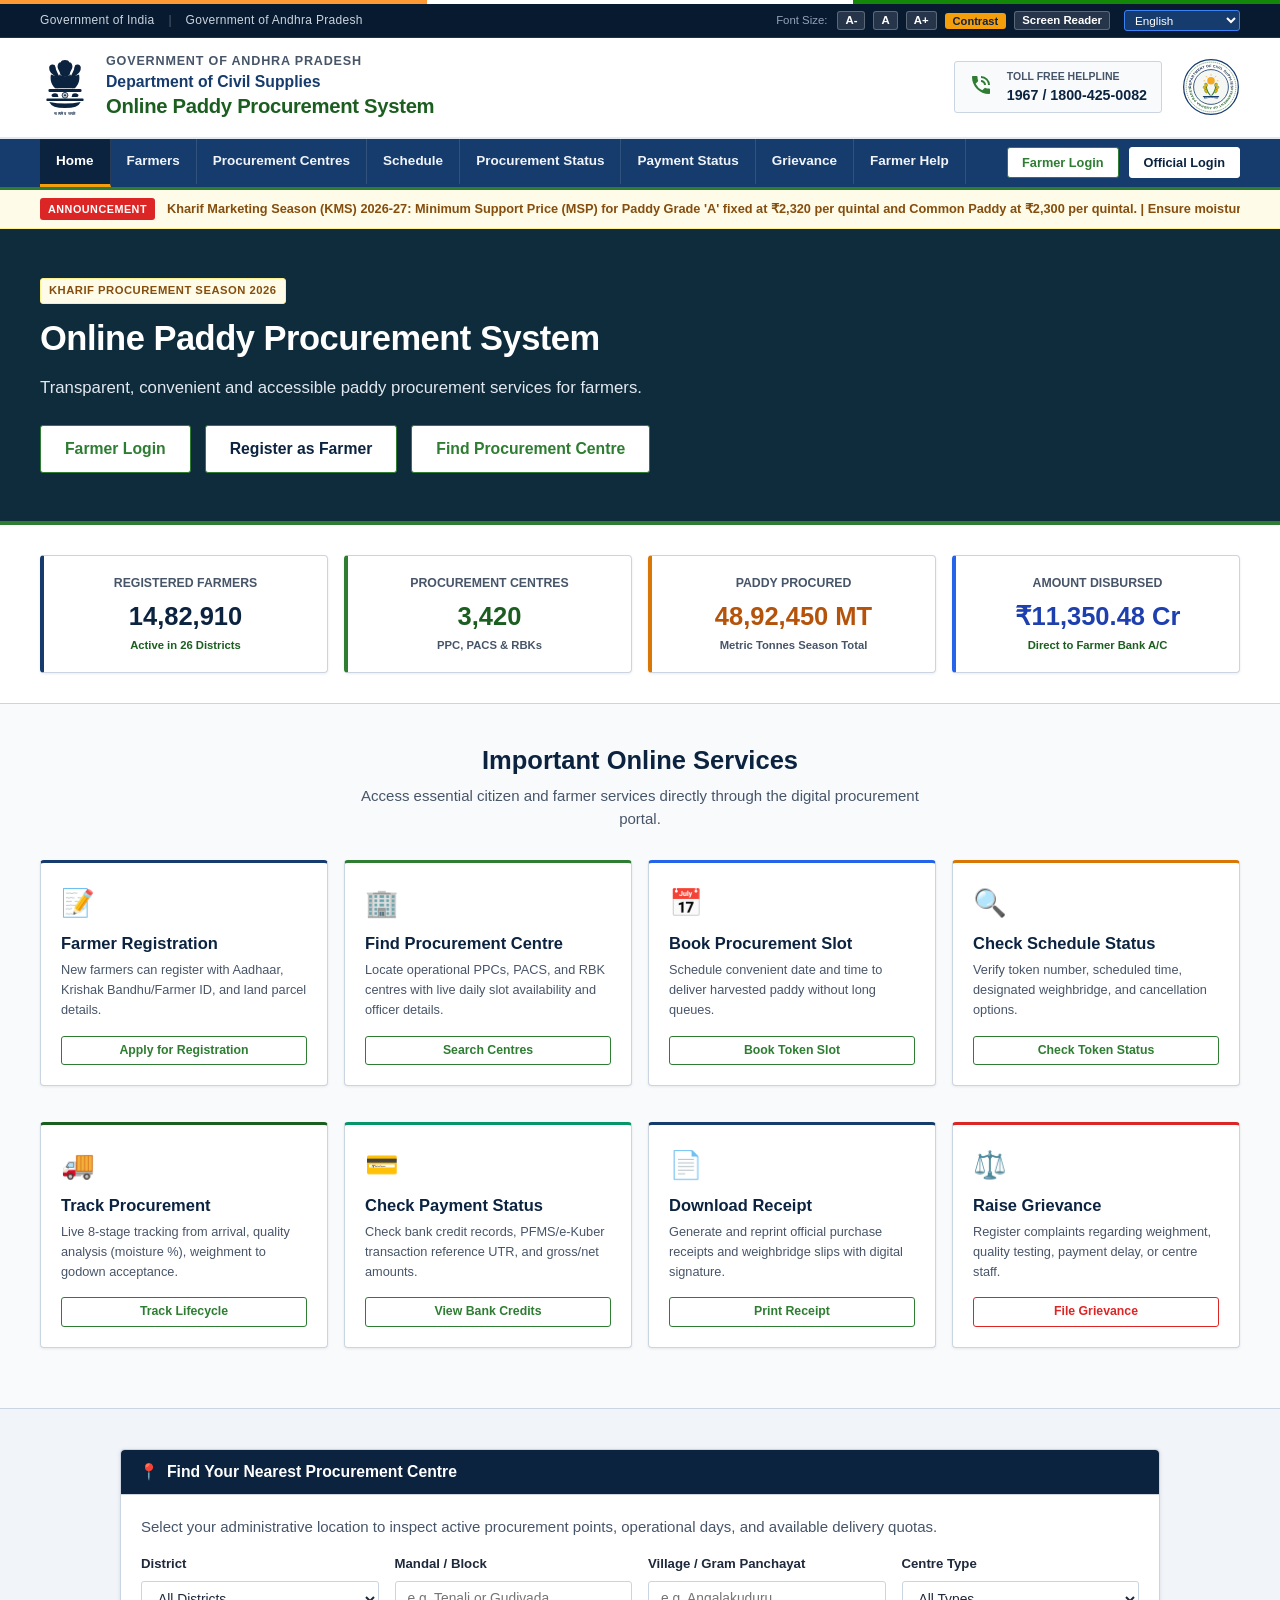
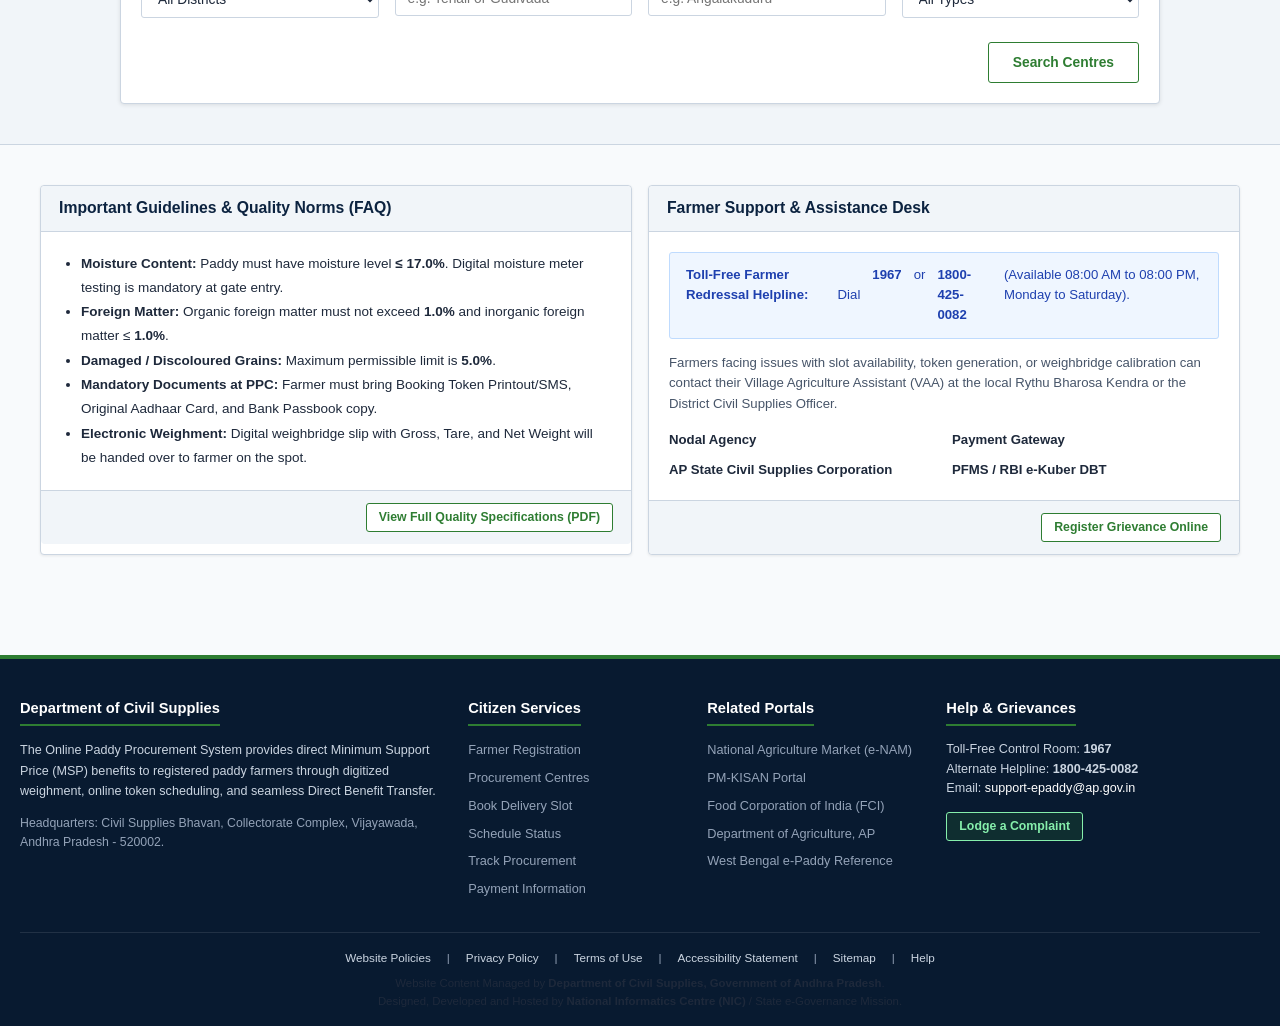
==== commit 4d1f62af: "Updated registration and buton styles" ====
--- a/index.html
+++ b/index.html
@@ -125,7 +125,7 @@
             <a href="farmer-registration.html" class="btn btn-lg btn-secondary" style="background: #ffffff; color: var(--gov-navy-dark); font-weight: 700;" data-i18n="hero.btnRegister">
               Register as Farmer
             </a>
-            <a href="procurement-centres.html" class="btn btn-lg btn-outline-navy" style="color: #ffffff; border-color: #ffffff;" data-i18n="hero.btnFindCentre">
+            <a href="procurement-centres.html" class="btn btn-lg btn-outline-navy" style="background-color: #ffffff; color: var(--agri-green-primary);border-color: var(--agri-green-primary);" data-i18n="hero.btnFindCentre">
               Find Procurement Centre
             </a>
           </div>
--- a/css/style.css
+++ b/css/style.css
@@ -208,78 +208,63 @@
   font-size: 0.92rem;
   font-weight: 600;
   font-family: inherit;
-  border: 1px solid transparent;
+  border: 1px solid var(--agri-green-primary);
   border-radius: var(--radius-sm);
   cursor: pointer;
   text-decoration: none;
   transition: background-color 0.15s ease, border-color 0.15s ease, color 0.15s ease;
   line-height: 1.4;
   white-space: nowrap;
-}
-
-.btn-primary {
-  background-color: var(--gov-navy-primary);
-  color: #ffffff;
-  border-color: var(--gov-navy-dark);
-}
-
-.btn-primary:hover {
-  background-color: var(--gov-navy-dark);
-  color: #ffffff;
-}
-
-.btn-success {
-  background-color: var(--agri-green-primary);
-  color: #ffffff;
-  border-color: var(--agri-green-dark);
-}
-
-.btn-success:hover {
-  background-color: var(--agri-green-dark);
-  color: #ffffff;
-}
-
-.btn-secondary {
-  background-color: #f1f5f9;
-  color: var(--gov-navy-dark);
-  border-color: var(--border-color);
-}
-
-.btn-secondary:hover {
-  background-color: #e2e8f0;
-  border-color: #94a3b8;
-}
-
-.btn-outline-navy {
-  background-color: transparent;
-  color: var(--gov-navy-primary);
-  border-color: var(--gov-navy-primary);
-}
-
-.btn-outline-navy:hover {
-  background-color: var(--gov-navy-primary);
-  color: #ffffff;
-}
-
-.btn-outline-green {
-  background-color: transparent;
+  
+  background-color: #ffffff;
+  color: var(--agri-green-primary);
+}
+
+.btn-primary,
+.btn-success,
+.btn-secondary,
+.btn-outline-navy,
+.btn-outline-green,
+.btn-danger {
+  background-color: #ffffff;
   color: var(--agri-green-primary);
   border-color: var(--agri-green-primary);
 }
 
-.btn-outline-green:hover {
-  background-color: var(--agri-green-primary);
-  color: #ffffff;
-}
-
-.btn-danger {
-  background-color: #dc2626;
-  color: #ffffff;
-  border-color: #b91c1c;
-}
-
+.btn:hover,
+.btn-primary:hover,
+.btn-success:hover,
+.btn-secondary:hover,
+.btn-outline-navy:hover,
+.btn-outline-green:hover,
 .btn-danger:hover {
-  background-color: #b91c1c;
+  background-color: var(--agri-green-primary) !important;
+  color: #ffffff !important;
+  border-color: var(--agri-green-primary) !important;
+}
+
+.btn:focus,
+.btn-primary:focus,
+.btn-success:focus,
+.btn-secondary:focus,
+.btn-outline-navy:focus,
+.btn-outline-green:focus,
+.btn-danger:focus {
+  background-color: var(--agri-green-primary) !important;
+  color: #ffffff !important;
+  border-color: var(--agri-green-primary) !important;
+}
+
+.btn:active,
+.btn-primary:active,
+.btn-success:active,
+.btn-secondary:active,
+.btn-outline-navy:active,
+.btn-outline-green:active,
+.btn-danger:active {
+  background-color: var(--agri-green-primary) !important;
+  color: #ffffff !important;
+  border-color: var(--agri-green-primary) !important;
 }
 
 .btn-sm {
@@ -672,4 +657,4 @@
 .d-flex { display: flex; }
 .align-center { align-items: center; }
 .justify-between { justify-content: space-between; }
-.gap-2 { gap: 16px; }
+.gap-2 { gap: 16px; }
